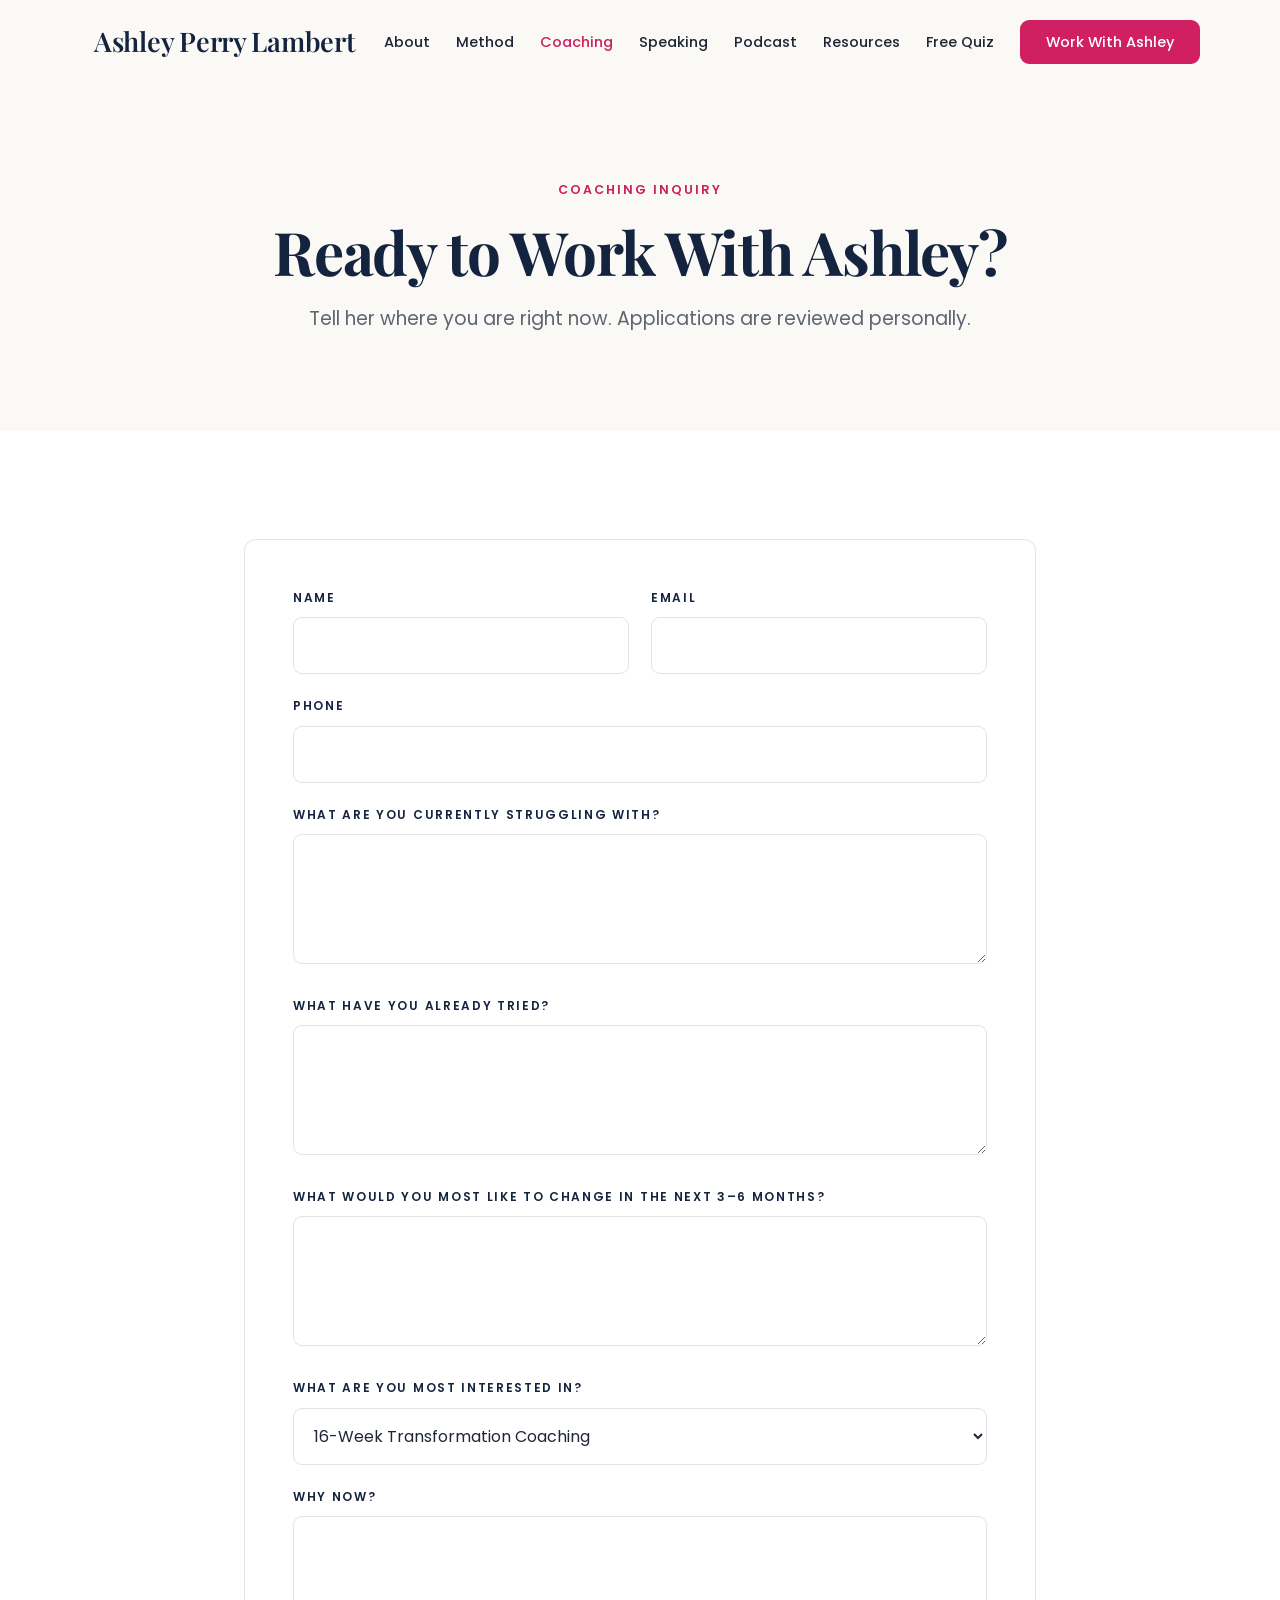
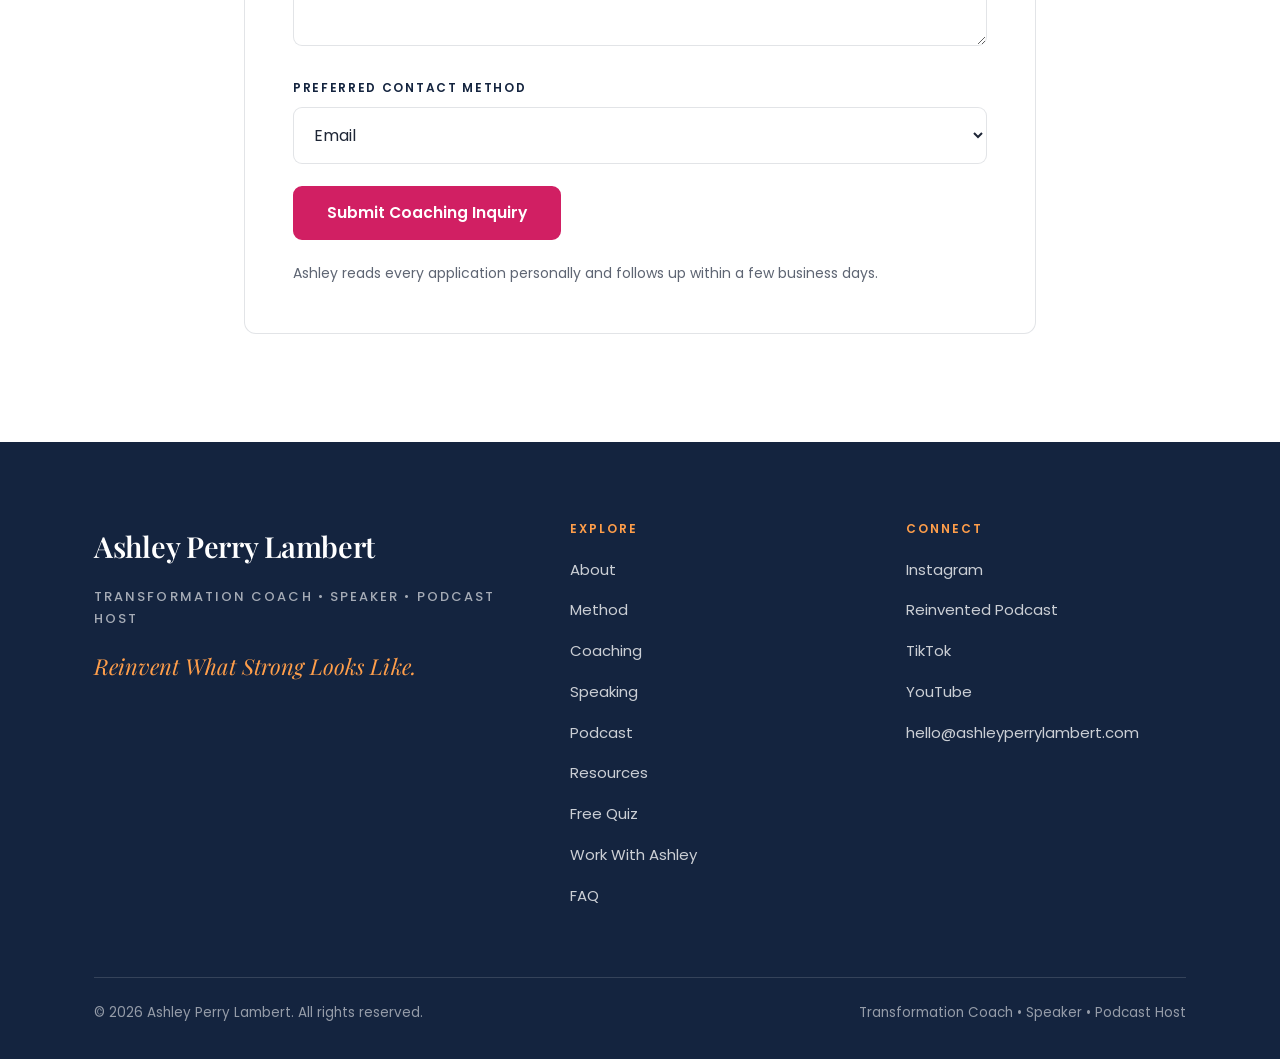
==== coaching-inquiry.html @ e83fc113 "Add files via upload Launch website" ====
<!DOCTYPE html>
<html lang="en">
<head>
<meta charset="utf-8">
<meta name="viewport" content="width=device-width, initial-scale=1">
<title>Coaching Inquiry | Ashley Perry Lambert</title>
<meta name="description" content="Apply for 16-Week Transformation Coaching or Reinvented Collective with Ashley Perry Lambert.">
<link rel="canonical" href="https://ashleyperrylambert.com/coaching-inquiry.html">
<meta name="robots" content="index, follow">
<meta name="author" content="Ashley Perry Lambert">
<meta name="theme-color" content="#14243F">
<meta property="og:type" content="website">
<meta property="og:site_name" content="Ashley Perry Lambert">
<meta property="og:title" content="Coaching Inquiry | Ashley Perry Lambert">
<meta property="og:description" content="Apply for 16-Week Transformation Coaching or Reinvented Collective with Ashley Perry Lambert.">
<meta property="og:url" content="https://ashleyperrylambert.com/coaching-inquiry.html">
<meta property="og:image" content="https://ashleyperrylambert.com/images/og-image.jpg">
<meta property="og:image:width" content="1200">
<meta property="og:image:height" content="630">
<meta property="og:image:alt" content="Ashley Perry Lambert, Transformation Coach, smiling in a coral top">
<meta property="og:locale" content="en_US">
<meta name="twitter:card" content="summary_large_image">
<meta name="twitter:title" content="Coaching Inquiry | Ashley Perry Lambert">
<meta name="twitter:description" content="Apply for 16-Week Transformation Coaching or Reinvented Collective with Ashley Perry Lambert.">
<meta name="twitter:image" content="https://ashleyperrylambert.com/images/og-image.jpg">
<link rel="icon" type="image/png" sizes="32x32" href="images/favicon-32.png">
<link rel="icon" type="image/png" sizes="16x16" href="images/favicon-16.png">
<link rel="apple-touch-icon" sizes="180x180" href="images/apple-touch-icon.png">

<link rel="preconnect" href="https://fonts.googleapis.com"><link rel="preconnect" href="https://fonts.gstatic.com" crossorigin><link href="https://fonts.googleapis.com/css2?family=Playfair+Display:ital,wght@0,500;0,600;0,700;1,500;1,600&family=Poppins:wght@300;400;500;600;700&display=swap" rel="stylesheet">
<link rel="stylesheet" href="css/style.css">
</head>
<body>
<a class="skip-link" href="#main">Skip to main content</a>
<header class="site-header" id="siteHeader">
  <div class="header-inner">
    <a class="brand" href="index.html">Ashley Perry Lambert</a>
    <button class="nav-toggle" id="navToggle" aria-label="Open menu" aria-expanded="false" aria-controls="nav">
      <span></span><span></span><span></span>
    </button>
    <nav class="nav" id="nav"><a href="about.html">About</a><a href="method.html">Method</a><a href="coaching.html" class="active">Coaching</a><a href="speaking.html">Speaking</a><a href="podcast.html">Podcast</a><a href="resources.html">Resources</a><a href="quiz.html">Free Quiz</a><a class="btn btn-pink" href="work-with-ashley.html">Work With Ashley</a></nav>
  </div>
</header>
<main id="main" tabindex="-1">
<section class="page-hero solo bg-cream">
  <div class="inner">
    <div class="eyebrow">Coaching inquiry</div>
    <h1>Ready to Work With Ashley?</h1>
    <p class="lede">Tell her where you are right now. Applications are reviewed personally.</p>
  </div>
</section>

<section class="section bg-white">
  <div class="wrap" style="max-width:920px">
    <div class="formcard">
      <form class="form" action="https://formspree.io/f/YOUR_FORM_ID" method="POST"><input type="hidden" name="_subject" value="Coaching Request (website)">
        <div class="f2"><div class="field"><label for="name">Name</label><input id="name" name="name" type="text" placeholder="" required autocomplete="name"></div><div class="field"><label for="email">Email</label><input id="email" name="email" type="email" placeholder="" required autocomplete="email"></div></div>
        <div class="field"><label for="phone">Phone</label><input id="phone" name="phone" type="tel" placeholder="" autocomplete="tel"></div>
        <div class="field"><label for="struggle">What are you currently struggling with?</label><textarea id="struggle" name="struggle" placeholder=""></textarea></div>
        <div class="field"><label for="tried">What have you already tried?</label><textarea id="tried" name="tried" placeholder=""></textarea></div>
        <div class="field"><label for="change">What would you most like to change in the next 3&ndash;6 months?</label><textarea id="change" name="change" placeholder=""></textarea></div>
        <div class="field"><label for="focus">What are you most interested in?</label><select id="focus" name="focus"><option>16-Week Transformation Coaching</option><option>Reinvented Collective</option><option>Not sure yet</option></select></div>
        <div class="field"><label for="why">Why now?</label><textarea id="why" name="why" placeholder=""></textarea></div>
        <div class="field"><label for="contact">Preferred contact method</label><select id="contact" name="contact"><option>Email</option><option>Phone</option><option>Text</option></select></div>
        <div><button class="btn btn-pink" type="submit">Submit Coaching Inquiry</button></div>
        <p class="formnote">Ashley reads every application personally and follows up within a few business days.</p>
      </form>
    </div>
  </div>
</section>
</main>
<footer class="site-footer">
  <div class="wrap">
    <div class="footer-grid">
      <div>
        <span class="brand">Ashley Perry Lambert</span>
        <div class="title">Transformation Coach &bull; Speaker &bull; Podcast Host</div>
        <div class="tag">Reinvent What Strong Looks Like.</div>
      </div>
      <div>
        <h4>Explore</h4>
        <ul><li><a href="about.html">About</a></li><li><a href="method.html">Method</a></li><li><a href="coaching.html">Coaching</a></li><li><a href="speaking.html">Speaking</a></li><li><a href="podcast.html">Podcast</a></li><li><a href="resources.html">Resources</a></li><li><a href="quiz.html">Free Quiz</a></li><li><a href="work-with-ashley.html">Work With Ashley</a></li><li><a href="faq.html">FAQ</a></li></ul>
      </div>
      <div>
        <h4>Connect</h4>
        <ul>
          <li><a href="https://www.instagram.com/ashleyperrylambert/" target="_blank" rel="noopener">Instagram<span class="sr-only"> (opens in a new tab)</span></a></li>
          <li><a href="https://podcasts.apple.com/us/podcast/fat-loss-reinvention-lose-weight-build-muscle-strength/id1865337221" target="_blank" rel="noopener">Reinvented Podcast<span class="sr-only"> (opens in a new tab)</span></a></li>
          <li><a href="https://www.tiktok.com/@ashleyperrylambert" target="_blank" rel="noopener">TikTok<span class="sr-only"> (opens in a new tab)</span></a></li>
          <li><a href="https://www.youtube.com/@AshleyPerryLambert" target="_blank" rel="noopener">YouTube<span class="sr-only"> (opens in a new tab)</span></a></li>
          <li><a href="mailto:hello@ashleyperrylambert.com">hello@ashleyperrylambert.com</a></li>
        </ul>
      </div>
    </div>
    <div class="footer-bottom">
      <span>&copy; 2026 Ashley Perry Lambert. All rights reserved.</span>
      <span>Transformation Coach &bull; Speaker &bull; Podcast Host</span>
    </div>
  </div>
</footer>
<script>
(function(){
  var t=document.getElementById('navToggle'),n=document.getElementById('nav'),h=document.getElementById('siteHeader');
  if(t){t.addEventListener('click',function(){
    var open=n.classList.toggle('open');
    t.setAttribute('aria-expanded',open?'true':'false');
    t.setAttribute('aria-label',open?'Close menu':'Open menu');
  });}
  if(h){window.addEventListener('scroll',function(){h.classList.toggle('stuck',window.scrollY>8);},{passive:true});}
  var sf=document.getElementById('speakingForm');
  if(sf){sf.addEventListener('submit',function(){
    var t=sf.querySelector('[name=type]'), sub=document.getElementById('speakingSubject');
    if(t&&sub){sub.value = /podcast|media/i.test(t.value) ? 'Podcast / Media Request (website)' : 'Speaking Request (website)';}
  });}
  // ---- scroll motion: text rises, photos slide in from their side, grids stagger ----
  var reduce = window.matchMedia && window.matchMedia('(prefers-reduced-motion: reduce)').matches;
  if(!reduce && 'IntersectionObserver' in window){
    var main=document.querySelector('main'); if(!main) return;
    var boxes='.card,.tcard,.path,.topic,.formcard,.faq details,.band4 > div,.method > div,.taggrid';
    var text='h2,h3,h4,p,ul,ol,.eyebrow,.statement,.btn-row,.q,.lede';
    var targets=[];
    main.querySelectorAll(boxes).forEach(function(el){ if(!el.closest('.hero') && !el.parentElement.closest(boxes)) targets.push([el,'up']); });
    main.querySelectorAll(text).forEach(function(el){ if(!el.closest('.hero') && !el.closest(boxes)) targets.push([el,'up']); });
    main.querySelectorAll('img').forEach(function(img){
      if(img.closest('.hero') && img.classList.contains('hero-cutout')) return;
      if(img.closest(boxes)) return;
      if(img.closest('.photobreak')){ targets.push([img,'zoom']); return; }
      var grid=img.parentElement, kids=grid?Array.prototype.filter.call(grid.children,function(c){return c.offsetParent!==null||true;}):[];
      targets.push([img, kids[0]===img ? 'left' : 'right']);
    });
    var io=new IntersectionObserver(function(es){
      es.forEach(function(e){ if(e.isIntersecting){ e.target.classList.add('in'); io.unobserve(e.target); } });
    },{threshold:.12,rootMargin:'0px 0px -60px 0px'});
    var seen=new Map();
    targets.forEach(function(t){
      var el=t[0], parent=el.parentElement, n=(seen.get(parent)||0);
      seen.set(parent,n+1);
      el.classList.add('reveal','reveal-'+t[1]);
      el.style.transitionDelay=Math.min(n*90,450)+'ms';
      io.observe(el);
    });
  }
})();
</script>
</body>
</html>
---- css/style.css ----
/* ==========================================================================
   Ashley Perry Lambert
   Built to the approved Direction One mockup + master build specification.
   Colors and type are locked. Do not substitute.
   ========================================================================== */

:root{
  /* Section 2 — exact color system */
  --navy:#14243F;
  --pink:#E8246E;
  --pink-deep:#B8195A;
  --pink-text:#CC1F60;   /* same hue, darker: passes WCAG AA for small text on white, cream, and petal */
  --pink-btn:#D11F63;    /* button fill: white text passes AA */
  --pink-on-navy:#FF7AAB;
  --apricot:#FF9E4A;
  --petal:#FDE8F1;
  --cream:#FBF9F6;
  --white:#FFFFFF;
  --ink:#1E2636;
  --gray:#5E6573;        /* darkened for AA contrast on petal sections */

  --line:rgba(20,36,63,.12);
  --shadow:0 8px 30px rgba(20,36,63,.08);

  /* Section 3 — typography */
  --serif:"Playfair Display",Georgia,"Times New Roman",serif;
  --sans:"Poppins","Helvetica Neue",sans-serif;

  /* Section 4 — layout */
  --wrap:1220px;
  --pad:64px;
  --r-card:12px;
  --r-btn:9px;
}

*{box-sizing:border-box}
html{scroll-behavior:smooth}
body{
  margin:0;background:var(--cream);color:var(--ink);
  font-family:var(--sans);font-size:17.5px;font-weight:400;line-height:1.7;
  -webkit-font-smoothing:antialiased;text-rendering:optimizeLegibility;
}
img{max-width:100%;display:block}
a{color:inherit;text-decoration:none}
button{font-family:inherit}

h1,h2,h3,h4{font-family:var(--serif);margin:0;color:var(--navy)}
h1{font-weight:700;font-size:72px;line-height:1.0;letter-spacing:-.02em}
h2{font-weight:700;font-size:50px;line-height:1.05;letter-spacing:-.015em}
h3{font-weight:600;font-size:30px;line-height:1.15}
h4{font-weight:600;font-size:22px;line-height:1.2}
p{margin:0 0 1.15em}
p:last-child{margin-bottom:0}

.wrap{max-width:var(--wrap);margin:0 auto;padding:0 var(--pad)}
.section{padding:108px 0}
.section.short{padding:76px 0}
.bg-cream{background:var(--cream)}
.bg-white{background:var(--white)}
.bg-petal{background:var(--petal)}
.bg-navy{background:var(--navy);color:#fff}
.bg-pink{background:var(--pink-btn);color:#fff}
.bg-navy h1,.bg-navy h2,.bg-navy h3,.bg-pink h1,.bg-pink h2,.bg-pink h3{color:#fff}
.bg-navy p,.bg-pink p{color:rgba(255,255,255,.88)}

.eyebrow{font-family:var(--sans);font-weight:600;font-size:12.5px;line-height:1.4;
  letter-spacing:.16em;text-transform:uppercase;color:var(--pink-text);margin-bottom:22px}
.bg-navy .eyebrow,.bg-pink .eyebrow{color:var(--apricot)}
.hero .eyebrow{color:var(--pink-on-navy)}
.bg-pink .eyebrow{color:#fff;opacity:.8}

.lede{font-size:19px;color:var(--gray);max-width:64ch}
.bg-navy .lede{color:rgba(255,255,255,.82)}
.meta{font-size:15px;color:var(--gray)}
.pink{color:var(--pink)}
.center{text-align:center}
.center .lede{margin-left:auto;margin-right:auto}
.rule{height:1px;background:var(--line);border:0;margin:0}

/* pull quote — Playfair italic */
.pull{font-family:var(--serif);font-style:italic;font-weight:500;font-size:28px;
  line-height:1.35;color:var(--pink-text);margin:34px 0 0;padding-left:26px;
  border-left:3px solid var(--pink)}

/* ---------- buttons ---------- */
.btn{display:inline-block;font-family:var(--sans);font-weight:600;font-size:15.5px;
  line-height:1;padding:17px 32px;border-radius:var(--r-btn);border:2px solid transparent;
  transition:background .18s ease,color .18s ease,border-color .18s ease;cursor:pointer}
.btn-pink{background:var(--pink-btn);color:#fff;border-color:var(--pink-btn)}
.btn-pink:hover{background:var(--pink-deep);border-color:var(--pink-deep)}
.btn-navy{background:var(--navy);color:#fff;border-color:var(--navy)}
.btn-navy:hover{background:#0D1B31;border-color:#0D1B31}
.btn-outline{border-color:var(--navy);color:var(--navy)}
.btn-outline:hover{background:var(--navy);color:#fff}
.btn-light{border-color:#fff;color:#fff}
.btn-light:hover{background:#fff;color:var(--navy)}
.btn-white{background:#fff;color:var(--pink-text);border-color:#fff}
.btn-white:hover{background:transparent;color:#fff}
.btn-row{display:flex;gap:14px;flex-wrap:wrap;margin-top:34px}
.textlink{font-family:var(--sans);font-weight:600;font-size:13px;letter-spacing:.14em;
  text-transform:uppercase;color:var(--pink-text);border-bottom:2px solid var(--pink-text);padding-bottom:3px}

/* ---------- header ---------- */
.site-header{background:var(--cream);position:sticky;top:0;z-index:60;
  border-bottom:1px solid transparent;transition:border-color .2s ease,box-shadow .2s ease}
.site-header.stuck{border-bottom-color:var(--line);box-shadow:0 1px 0 rgba(20,36,63,.04)}
.header-inner{height:84px;max-width:var(--wrap);margin:0 auto;padding:0 var(--pad);
  display:flex;align-items:center;justify-content:space-between;gap:28px}
.brand{font-family:var(--serif);font-weight:600;font-size:27px;color:var(--navy);letter-spacing:-.01em;white-space:nowrap}
.nav{display:flex;align-items:center;gap:26px}
.nav a{font-family:var(--sans);font-weight:500;font-size:14.5px;color:var(--ink);white-space:nowrap}
.nav a:hover{color:var(--pink-text)}
.nav a.active{color:var(--pink-text)}
.nav .btn{font-size:14.5px;padding:13px 24px;color:#fff}
.nav .btn.active{color:#fff}
.nav-toggle{display:none;background:none;border:0;padding:6px;cursor:pointer;color:var(--navy)}
.nav-toggle span{display:block;width:24px;height:2px;background:currentColor;margin:5px 0}

/* ---------- hero ---------- */
.hero{background:var(--navy);color:#fff;position:relative;overflow:hidden;min-height:650px;display:flex;align-items:center}
.hero-inner{max-width:1280px;margin:0 auto;padding:78px var(--pad);width:100%;
  display:grid;grid-template-columns:48% 52%;gap:40px;align-items:center}
.hero h1{color:#fff;margin-bottom:26px;font-size:64px}
.hero p{color:rgba(255,255,255,.84);font-size:17px;max-width:48ch}
.hero-figure{position:relative;align-self:stretch;display:flex;align-items:flex-end;justify-content:flex-start;min-height:620px;padding-top:34px}
.hero-cutout{width:100%;max-width:520px;height:100%;max-height:600px;object-fit:contain;object-position:left bottom}
.hero-script{position:absolute;top:0;right:0;font-family:var(--serif);font-style:italic;
  font-size:28px;line-height:1.15;color:rgba(255,255,255,.9);text-align:right;transform:rotate(-5deg);z-index:2}
.hero-script .swash{display:block;width:92px;height:2px;background:rgba(255,255,255,.45);margin:8px 4px 0 auto;transform:rotate(-3deg)}
.hero-mark{position:absolute;right:0;bottom:22px;z-index:2;font-family:var(--sans);font-weight:500;
  font-size:10px;letter-spacing:.24em;text-transform:uppercase;color:rgba(255,255,255,.62);line-height:1.9}
.hero-mark .dash{display:inline-block;width:20px;height:2px;background:var(--pink);vertical-align:middle;margin-left:8px}

/* homepage hero: waist-up cutout, bigger, bleeding to the bottom edge */
.hero--home .hero-inner{padding-bottom:0;align-items:end}
.hero--home .hero-inner > div:first-child{padding-bottom:84px;align-self:center}
.hero--home .hero-figure{min-height:600px;padding-top:30px;margin-right:calc(var(--pad) * -0.5)}
.hero--home .hero-cutout{width:118%;max-width:760px;height:auto;max-height:none;object-fit:contain;display:block;flex-shrink:0}
/* bigger crop brings her raised fist into the top-right corner, so lift the script above it */
.hero--home .hero-script{top:-58px;font-size:26px;pointer-events:none}

/* page hero (interior) */
.page-hero{padding:96px 0}
.page-hero .inner{max-width:var(--wrap);margin:0 auto;padding:0 var(--pad);
  display:grid;grid-template-columns:52% 48%;gap:56px;align-items:center}
.page-hero.reverse .inner{grid-template-columns:48% 52%}
.page-hero h1{font-size:60px;margin-bottom:22px}
.page-hero img{width:100%;height:560px;object-fit:cover;border-radius:var(--r-card)}
.page-hero.solo{text-align:center}
.page-hero.solo .inner{display:block;max-width:900px}
.page-hero.solo h1{margin-left:auto;margin-right:auto}
.page-hero.solo .lede{margin:0 auto}

/* ---------- splits ---------- */
.split{display:grid;grid-template-columns:1fr 1fr;gap:64px;align-items:center}
.split.wide-left{grid-template-columns:54% 46%}
.split.wide-right{grid-template-columns:46% 54%}
.split img{width:100%;height:600px;object-fit:cover;border-radius:var(--r-card)}
.split img.short{height:480px}

/* ---------- four-part brand band ---------- */
.band4{display:grid;grid-template-columns:repeat(4,1fr)}
.band4 > div{padding:0 38px;border-right:1px solid var(--line)}
.band4 > div:first-child{padding-left:0}
.band4 > div:last-child{border-right:0;padding-right:0}
.band4 h3{color:var(--pink);font-size:24px;line-height:1.2;margin-bottom:10px}
.band4 p{font-size:16px;color:var(--gray);margin:0}

/* ---------- method grid ---------- */
.method{display:grid;grid-template-columns:repeat(3,1fr);gap:40px}
.method .num{font-family:var(--serif);font-weight:700;font-size:20px;color:var(--pink);
  letter-spacing:.06em;margin-bottom:14px;padding-bottom:14px;border-bottom:1px solid var(--line)}
.method h3{margin-bottom:14px}
.method p{font-size:16.5px;color:var(--gray)}
.method .tags{font-family:var(--sans);font-weight:600;font-size:12.5px;letter-spacing:.12em;
  text-transform:uppercase;color:var(--navy);margin-top:18px}

/* stacked pillar sections (method page) */
.pillar{padding:104px 0}
.pillar .inner{max-width:var(--wrap);margin:0 auto;padding:0 var(--pad);
  display:grid;grid-template-columns:1fr 1fr;gap:64px;align-items:center}
.pillar.flip .inner > .copy{order:2}
.pillar img{width:100%;height:620px;object-fit:cover;border-radius:var(--r-card)}
.pillar .num{font-family:var(--serif);font-weight:700;font-size:64px;color:var(--pink);line-height:1;margin-bottom:12px}

/* ---------- quote bands ---------- */
.quote-band{padding:96px 0;text-align:center}
.quote-band .q{font-family:var(--serif);font-weight:700;font-size:42px;line-height:1.22;
  max-width:22ch;margin:0 auto;letter-spacing:-.015em}
.quote-band .q em{display:block;font-style:italic;font-weight:500;color:var(--pink);margin-top:10px}
.bg-navy.quote-band .q{color:#fff}
.bg-navy.quote-band .q em{color:#FF8FBA}
.statement{font-family:var(--serif);font-weight:700;font-size:44px;line-height:1.16;color:var(--navy);letter-spacing:-.015em}
.statement strong{display:block;color:var(--pink);font-weight:700}

/* full-width photo break */
.photobreak{position:relative;height:520px;overflow:hidden}
.photobreak img{width:100%;height:100%;object-fit:cover;object-position:center 30%}
.photobreak .overlay{position:absolute;inset:0;background:rgba(20,36,63,.48);
  display:flex;align-items:center;justify-content:center;text-align:center;padding:0 24px}
.photobreak .overlay span{font-family:var(--serif);font-weight:700;font-size:52px;color:#fff;letter-spacing:-.015em;line-height:1.1}

/* ---------- lists ---------- */
.cols2{columns:2;column-gap:56px}
.ticks{list-style:none;padding:0;margin:0}
.ticks li{position:relative;padding-left:28px;margin-bottom:14px;font-size:16.5px;break-inside:avoid}
.ticks li:before{content:"";position:absolute;left:0;top:11px;width:9px;height:9px;background:var(--pink);border-radius:50%}
.bg-navy .ticks li{color:rgba(255,255,255,.88)}
.taggrid{display:grid;grid-template-columns:repeat(5,1fr);gap:1px;background:var(--line);border:1px solid var(--line)}
.taggrid span{background:var(--cream);padding:24px 18px;font-family:var(--sans);font-weight:600;
  font-size:14px;letter-spacing:.06em;color:var(--navy);text-align:center}

/* ---------- cards ---------- */
.grid2{display:grid;grid-template-columns:repeat(2,1fr);gap:28px}
.grid3{display:grid;grid-template-columns:repeat(3,1fr);gap:28px}
.grid4{display:grid;grid-template-columns:repeat(4,1fr);gap:24px}
.card{background:var(--white);border:1px solid var(--line);border-radius:var(--r-card);
  padding:34px 30px;display:flex;flex-direction:column}
.card img{width:calc(100% + 60px);margin:-34px -30px 24px;height:210px;object-fit:cover;
  border-radius:var(--r-card) var(--r-card) 0 0}
.card h3{font-size:25px;margin-bottom:10px}
.card p{font-size:16px;color:var(--gray);flex:1;margin-bottom:20px}
.card .kicker{font-family:var(--sans);font-weight:600;font-size:12px;letter-spacing:.16em;
  text-transform:uppercase;color:var(--pink-text);margin-bottom:12px}
.card.feature{border-color:var(--pink)}
.placeholder{background:var(--petal);height:210px;width:calc(100% + 60px);margin:-34px -30px 24px;
  border-radius:var(--r-card) var(--r-card) 0 0;display:flex;align-items:center;justify-content:center;
  font-family:var(--sans);font-weight:600;font-size:12px;letter-spacing:.16em;text-transform:uppercase;color:var(--pink-text)}

/* topic cards — editorial, no icons */
.topics{border-top:1px solid var(--line)}
.topic{display:grid;grid-template-columns:70px 1fr 240px;gap:32px;align-items:baseline;
  padding:34px 0;border-bottom:1px solid var(--line)}
.topic .n{font-family:var(--serif);font-weight:700;font-size:22px;color:var(--pink-text)}
.topic h3{font-size:29px}
.topic p{font-size:16px;color:var(--gray);margin:0}

/* ---------- testimonials ---------- */
.tcard{background:var(--white);border:1px solid var(--line);border-radius:var(--r-card);padding:36px 32px}
.tcard .mark{font-family:var(--serif);font-weight:700;font-size:54px;color:var(--pink);line-height:.7;margin-bottom:16px;display:block}
.tcard p{font-family:var(--serif);font-style:italic;font-size:18.5px;line-height:1.55;color:var(--ink)}
.tcard .who{font-family:var(--serif);font-weight:600;font-size:19px;color:var(--navy);margin-top:22px}
.tcard .role{font-family:var(--sans);font-size:13px;letter-spacing:.1em;text-transform:uppercase;color:var(--gray);margin-top:3px}

/* ---------- podcast ---------- */
.pod{display:grid;grid-template-columns:400px 1fr;gap:56px;align-items:start}
.pod-art{background:var(--navy);border-radius:var(--r-card);aspect-ratio:1/1;display:flex;
  flex-direction:column;align-items:center;justify-content:center;text-align:center;padding:40px;color:#fff}
.pod-art .t{font-family:var(--serif);font-weight:700;font-size:40px;line-height:1.08}
.pod-art .s{font-family:var(--sans);font-weight:600;font-size:11.5px;letter-spacing:.2em;
  text-transform:uppercase;color:var(--apricot);margin-top:16px}
.epi{border-top:1px solid var(--line)}
.epi .row{display:grid;grid-template-columns:1fr 150px;gap:28px;align-items:center;padding:26px 0;border-bottom:1px solid var(--line)}
.epi h4{font-size:21px;margin-bottom:5px}
.epi p{font-size:15.5px;color:var(--gray);margin:0}

/* ---------- FAQ accordion ---------- */
.faq{border-top:1px solid var(--line)}
.faq details{border-bottom:1px solid var(--line)}
.faq summary{list-style:none;cursor:pointer;padding:28px 44px 28px 0;position:relative;
  font-family:var(--serif);font-weight:600;font-size:25px;line-height:1.25;color:var(--navy)}
.faq summary::-webkit-details-marker{display:none}
.faq summary:focus-visible{outline:2px solid var(--pink);outline-offset:3px}
.faq summary:after{content:"";position:absolute;right:6px;top:40px;width:14px;height:2px;background:var(--pink)}
.faq summary:before{content:"";position:absolute;right:12px;top:34px;width:2px;height:14px;background:var(--pink);transition:transform .2s ease}
.faq details[open] summary:before{transform:rotate(90deg);opacity:0}
.faq .a{padding:0 60px 30px 0;font-size:16.5px;color:var(--gray)}

/* ---------- forms ---------- */
.formcard{background:var(--white);border:1px solid var(--line);border-radius:var(--r-card);padding:48px}
.form{display:grid;gap:22px}
.f2{display:grid;grid-template-columns:1fr 1fr;gap:22px}
.field label{display:block;font-family:var(--sans);font-weight:600;font-size:12px;letter-spacing:.14em;
  text-transform:uppercase;color:var(--navy);margin-bottom:9px}
.field input,.field select,.field textarea{width:100%;padding:15px 16px;border:1px solid var(--line);
  border-radius:var(--r-btn);font-family:var(--sans);font-size:16px;color:var(--ink);background:var(--white)}
.field textarea{min-height:130px;resize:vertical}
.field input:focus,.field select:focus,.field textarea:focus{outline:2px solid var(--pink);outline-offset:1px;border-color:var(--pink)}
.formnote{font-size:14px;color:var(--gray);margin:0}

/* ---------- CTA band ---------- */
.ctaband{padding:104px 0;text-align:center}
.ctaband h2{margin-bottom:16px}
.ctaband .btn-row{justify-content:center}
.signup{display:flex;max-width:520px;margin:32px auto 0}
.signup input{flex:1;padding:17px 18px;border:1px solid var(--line);border-right:0;
  border-radius:var(--r-btn) 0 0 var(--r-btn);font-family:var(--sans);font-size:16px;background:#fff}
.signup button{border:0;background:var(--pink-btn);color:#fff;font-family:var(--sans);font-weight:600;
  font-size:15px;padding:0 28px;border-radius:0 var(--r-btn) var(--r-btn) 0;cursor:pointer}
.signup button:hover{background:var(--pink-deep)}

/* ---------- pathway cards ---------- */
.paths{display:grid;grid-template-columns:repeat(3,1fr);gap:28px}
.path{background:var(--white);border:1px solid var(--line);border-radius:var(--r-card);padding:44px 36px;display:flex;flex-direction:column}
.path h3{font-size:30px;margin-bottom:14px}
.path p{font-size:16.5px;color:var(--gray);flex:1;margin-bottom:26px}

/* ---------- footer ---------- */
.site-footer{background:var(--navy);color:#fff;padding:80px 0 34px}
.footer-grid{display:grid;grid-template-columns:1.5fr 1fr 1fr;gap:56px}
.site-footer .brand{color:#fff;display:block;margin-bottom:14px;font-size:29px}
.site-footer .title{font-family:var(--sans);font-weight:500;font-size:13px;letter-spacing:.16em;
  text-transform:uppercase;color:rgba(255,255,255,.62);margin-bottom:18px}
.site-footer .tag{font-family:var(--serif);font-style:italic;font-size:22px;color:var(--apricot)}
.site-footer h4{font-family:var(--sans);font-weight:600;font-size:12px;letter-spacing:.16em;
  text-transform:uppercase;color:var(--apricot);margin-bottom:18px}
.site-footer ul{list-style:none;padding:0;margin:0}
.site-footer li{margin-bottom:11px}
.site-footer li a{font-size:15px;color:rgba(255,255,255,.78)}
.site-footer li a:hover{color:var(--pink)}
.footer-bottom{border-top:1px solid rgba(255,255,255,.14);margin-top:56px;padding-top:24px;
  display:flex;justify-content:space-between;gap:24px;flex-wrap:wrap;font-size:13.5px;color:rgba(255,255,255,.55)}
.footer-bottom a{color:rgba(255,255,255,.55)}
.footer-bottom a:hover{color:var(--pink)}

/* ---------- responsive: Section 18 ---------- */
@media (max-width:1040px){
  .nav{display:none;position:absolute;top:84px;left:0;right:0;background:var(--cream);
    flex-direction:column;align-items:stretch;gap:0;padding:6px var(--pad) 22px;
    border-bottom:1px solid var(--line);box-shadow:0 10px 24px rgba(20,36,63,.08)}
  .nav.open{display:flex}
  .nav a{padding:15px 0;border-bottom:1px solid var(--line)}
  .nav .btn{margin-top:16px;border-bottom:0;text-align:center}
  .nav-toggle{display:block}
  .site-header{position:relative}
}
@media (max-width:1100px){
  :root{--pad:32px}
  h1{font-size:46px}
  h2{font-size:38px}
  h3{font-size:24px}
  .page-hero h1{font-size:44px}
  .hero-inner{grid-template-columns:52% 48%;gap:28px}
  .hero-script{font-size:24px}
  .quote-band .q,.photobreak .overlay span,.statement{font-size:34px}
  .split,.split.wide-left,.split.wide-right,.page-hero .inner,
  .page-hero.reverse .inner,.pillar .inner{grid-template-columns:1fr;gap:40px}
  .split img,.pillar img,.page-hero img{height:460px}
  .pillar.flip .inner > .copy{order:0}
  .band4{grid-template-columns:1fr 1fr;gap:34px 0}
  .band4 > div{padding:0 30px}
  .band4 > div:nth-child(2n){border-right:0;padding-right:0}
  .band4 > div:nth-child(2n+1){padding-left:0}
  .method,.grid3,.grid4,.paths,.pod{grid-template-columns:1fr 1fr;gap:28px}
  .pod{grid-template-columns:1fr}
  .pod-art{max-width:400px}
  .taggrid{grid-template-columns:repeat(3,1fr)}
  .topic{grid-template-columns:50px 1fr;gap:20px}
  .topic p{grid-column:2}
  .footer-grid{grid-template-columns:1fr 1fr}
}
@media (max-width:760px){
  :root{--pad:22px}
  body{font-size:16px}
  h1{font-size:40px}
  h2{font-size:33px}
  .page-hero h1{font-size:36px}
  .section{padding:68px 0}
  .pillar,.quote-band,.ctaband{padding:68px 0}
  .hero{min-height:0}
  .hero-inner{grid-template-columns:1fr;padding-top:56px;padding-bottom:0;gap:34px}
  .hero-figure{min-height:0;order:2;margin:0 calc(var(--pad) * -1)}
  .hero-cutout{max-width:none;height:460px;max-height:none;object-fit:contain}
  .hero-script,.hero-mark{display:none}
  .hero--home .hero-inner > div:first-child{padding-bottom:0}
  .hero--home .hero-figure{min-height:0;margin:0 calc(var(--pad) * -1);padding-top:0}
  .hero--home .hero-cutout{width:100%;height:auto;max-width:none}
  .btn-row .btn{flex:1 1 100%;text-align:center}
  .split img,.pillar img,.page-hero img{height:380px}
  .band4,.method,.grid2,.grid3,.grid4,.paths,.f2,.cols2{grid-template-columns:1fr;columns:1}
  .band4 > div{border-right:0;padding:0 0 26px;border-bottom:1px solid var(--line)}
  .band4 > div:last-child{border-bottom:0;padding-bottom:0}
  .taggrid{grid-template-columns:1fr 1fr}
  .photobreak{height:360px}
  .photobreak .overlay span,.quote-band .q,.statement{font-size:28px}
  .formcard{padding:28px 22px}
  .epi .row{grid-template-columns:1fr;gap:14px}
  .footer-grid{grid-template-columns:1fr;gap:38px}
  .card img,.placeholder{width:calc(100% + 60px)}

  /* testimonials become a swipe carousel */
  .tscroll{display:flex;gap:18px;overflow-x:auto;scroll-snap-type:x mandatory;
    -webkit-overflow-scrolling:touch;margin:0 calc(var(--pad) * -1);padding:0 var(--pad) 8px}
  .tscroll .tcard{min-width:82%;scroll-snap-align:center}
  .tscroll::-webkit-scrollbar{display:none}
}



/* ================= accessibility ================= */
.skip-link{position:absolute;left:16px;top:-60px;z-index:200;background:var(--navy);color:#fff;
  padding:12px 18px;border-radius:var(--r-btn);font-weight:600;font-size:15px;transition:top .15s ease}
.skip-link:focus{top:12px}
.sr-only{position:absolute !important;width:1px;height:1px;padding:0;margin:-1px;overflow:hidden;
  clip:rect(0,0,0,0);white-space:nowrap;border:0}
main:focus{outline:none}
a:focus-visible,button:focus-visible,summary:focus-visible,.btn:focus-visible{
  outline:3px solid var(--navy);outline-offset:3px;border-radius:4px}
.hero a:focus-visible,.bg-navy a:focus-visible,.bg-pink a:focus-visible,.site-footer a:focus-visible,
.hero .btn:focus-visible,.bg-navy .btn:focus-visible,.bg-pink .btn:focus-visible{outline-color:var(--apricot)}
input:focus-visible,select:focus-visible,textarea:focus-visible{outline:3px solid var(--pink-text);outline-offset:1px}
.pod-cover{width:100%;height:auto;aspect-ratio:1/1;object-fit:contain;border-radius:var(--r-card);
  box-shadow:0 18px 40px rgba(20,36,63,.16);display:block}
/* the square cover must never be cropped by the page-hero image rule */
.page-hero img.pod-cover,.pod img.pod-cover{height:auto;object-fit:contain}

/* ================= scroll motion ================= */
.reveal{transition:opacity .8s cubic-bezier(.2,.7,.2,1),transform .9s cubic-bezier(.2,.7,.2,1);will-change:opacity,transform}
.reveal-up{opacity:0;transform:translateY(34px)}
.reveal-left{opacity:0;transform:translateX(-70px)}
.reveal-right{opacity:0;transform:translateX(70px)}
.reveal-zoom{opacity:.001;transform:scale(1.08)}
.reveal.in{opacity:1;transform:none}
.photobreak{overflow:hidden}

/* homepage hero plays in on load */
@keyframes aplRise{from{opacity:0;transform:translateY(26px)}to{opacity:1;transform:none}}
@keyframes aplSlideUp{from{opacity:0;transform:translateY(60px)}to{opacity:1;transform:none}}
.hero--home .hero-inner > div:first-child > *{animation:aplRise .9s cubic-bezier(.2,.7,.2,1) both}
.hero--home .hero-inner > div:first-child > *:nth-child(2){animation-delay:.12s}
.hero--home .hero-inner > div:first-child > *:nth-child(3){animation-delay:.24s}
.hero--home .hero-inner > div:first-child > *:nth-child(4){animation-delay:.32s}
.hero--home .hero-inner > div:first-child > *:nth-child(5){animation-delay:.40s}
.hero--home .hero-inner > div:first-child > *:nth-child(n+6){animation-delay:.48s}
.hero--home .hero-cutout{animation:aplSlideUp 1.1s .25s cubic-bezier(.2,.7,.2,1) both}
@keyframes aplFade{from{opacity:0}to{opacity:1}}
.hero--home .hero-script{animation:aplFade 1.2s .7s both}

@media (prefers-reduced-motion:reduce){
  .reveal,.reveal-up,.reveal-left,.reveal-right,.reveal-zoom{opacity:1 !important;transform:none !important;transition:none !important}
  .hero--home *{animation:none !important}
  html{scroll-behavior:auto}
}
@media (max-width:760px){
  .reveal-left,.reveal-right{transform:translateY(30px)}
}
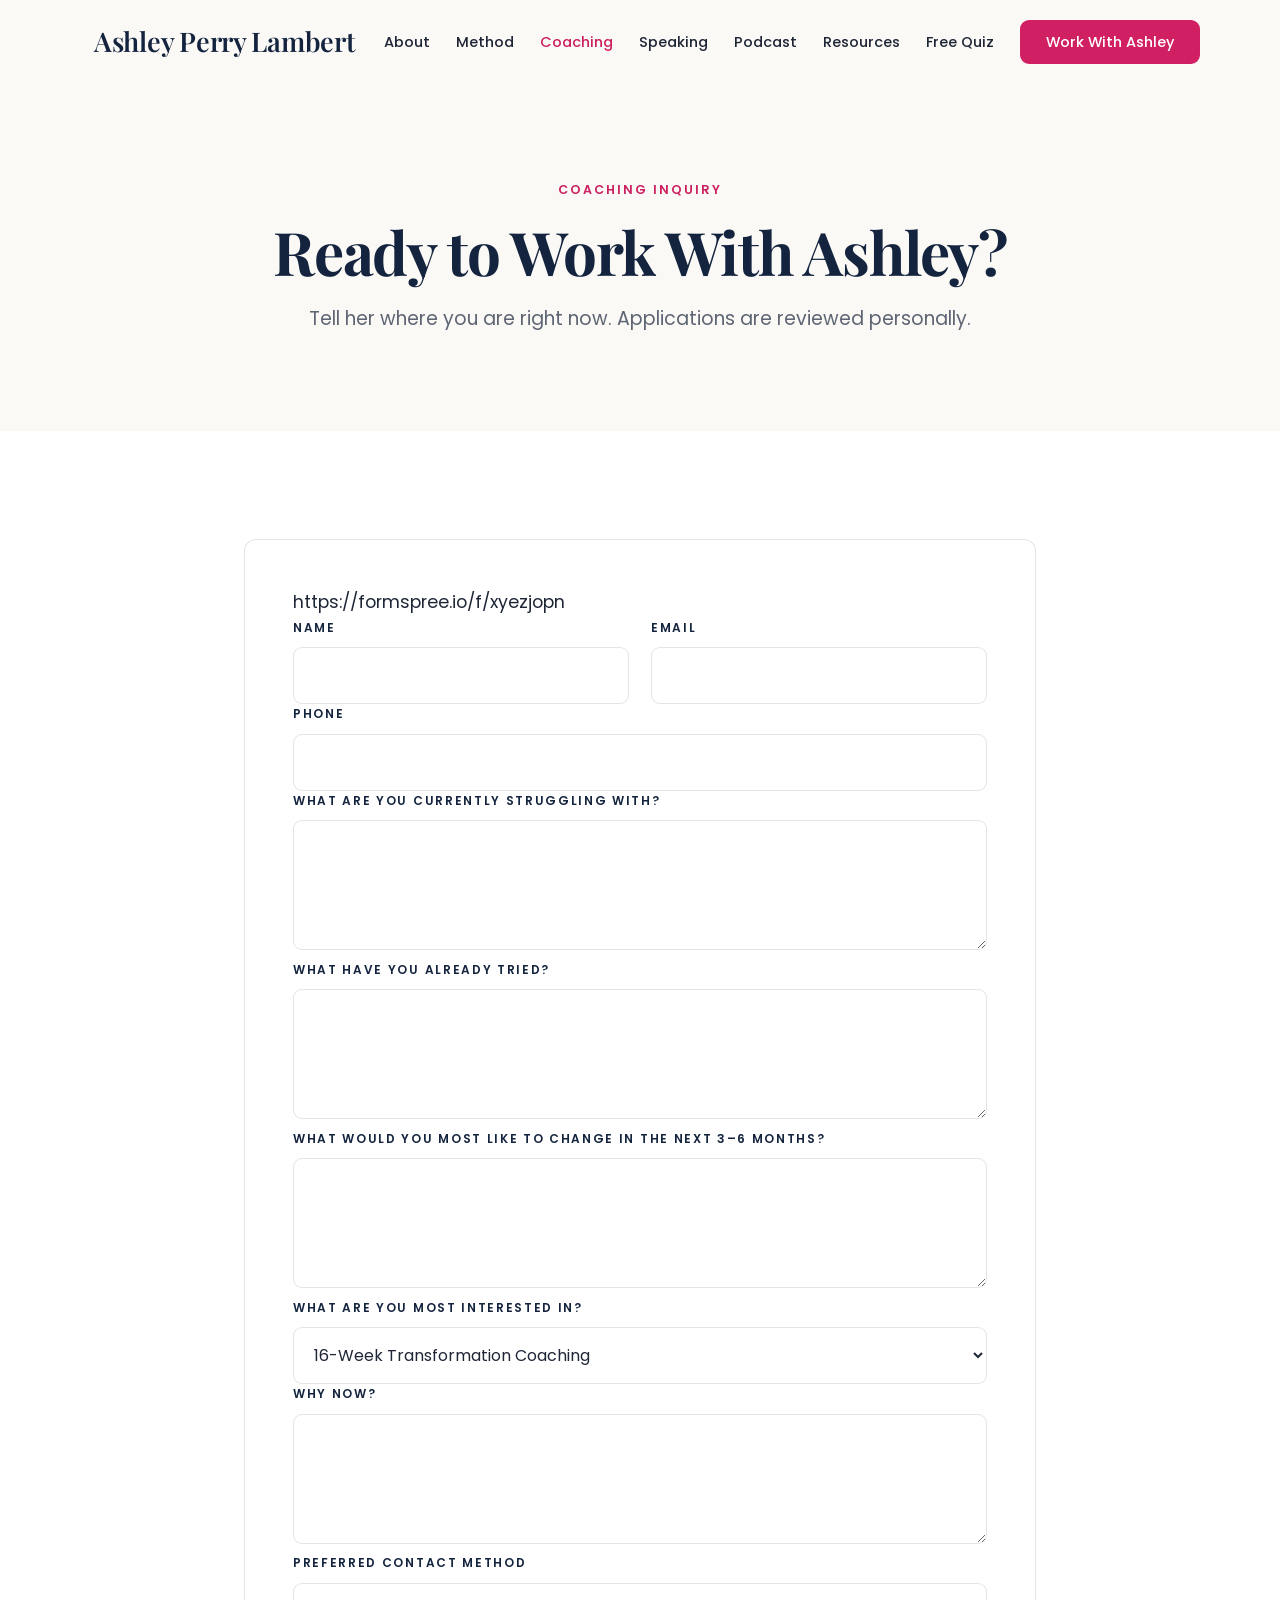
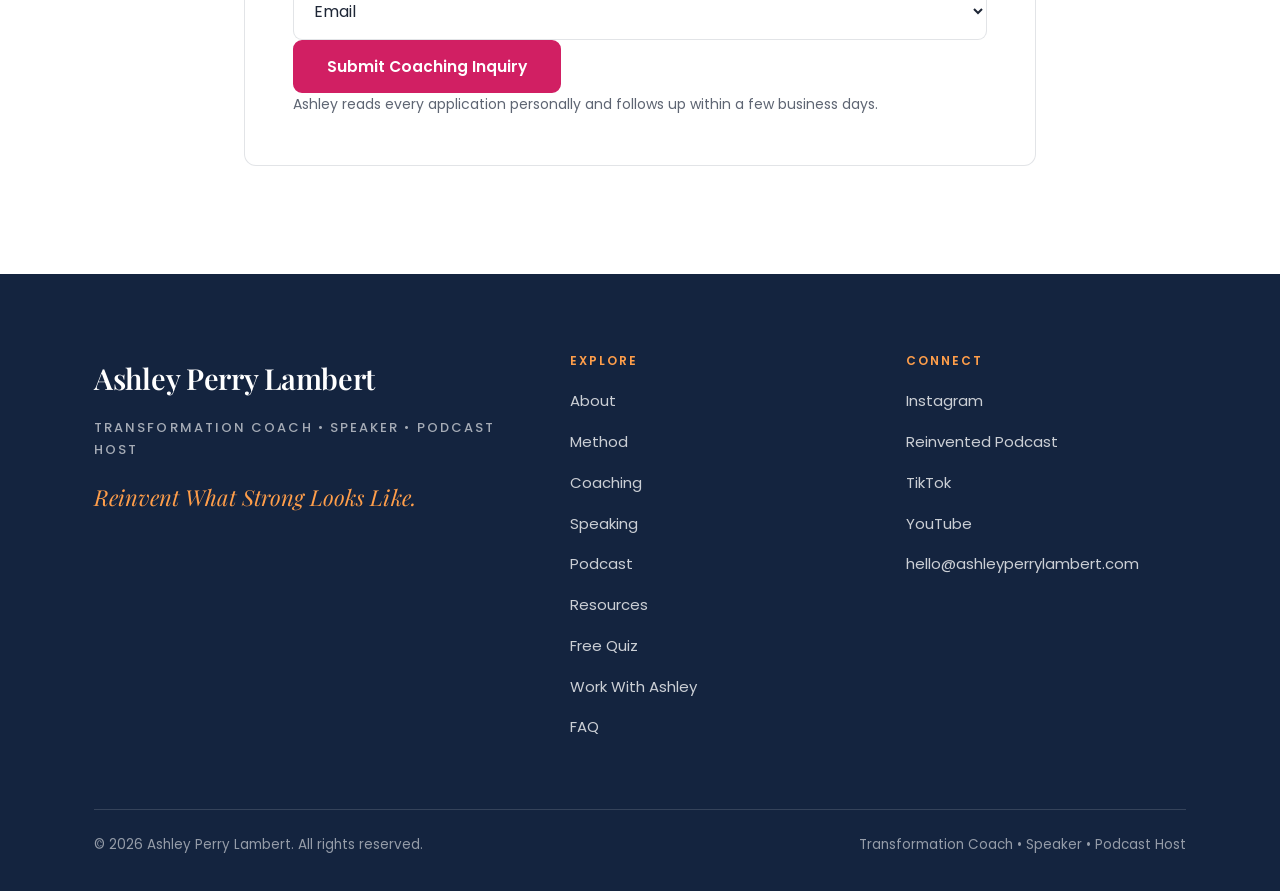
==== commit 328813b2: "Update coaching-inquiry.html" ====
--- a/coaching-inquiry.html
+++ b/coaching-inquiry.html
@@ -53,7 +53,7 @@
 <section class="section bg-white">
   <div class="wrap" style="max-width:920px">
     <div class="formcard">
-      <form class="form" action="https://formspree.io/f/YOUR_FORM_ID" method="POST"><input type="hidden" name="_subject" value="Coaching Request (website)">
+      https://formspree.io/f/xyezjopn<input type="hidden" name="_subject" value="Coaching Request (website)">
         <div class="f2"><div class="field"><label for="name">Name</label><input id="name" name="name" type="text" placeholder="" required autocomplete="name"></div><div class="field"><label for="email">Email</label><input id="email" name="email" type="email" placeholder="" required autocomplete="email"></div></div>
         <div class="field"><label for="phone">Phone</label><input id="phone" name="phone" type="tel" placeholder="" autocomplete="tel"></div>
         <div class="field"><label for="struggle">What are you currently struggling with?</label><textarea id="struggle" name="struggle" placeholder=""></textarea></div>
@@ -143,4 +143,4 @@
 })();
 </script>
 </body>
-</html>+</html>
--- a/css/style.css
+++ b/css/style.css
@@ -434,3 +434,16 @@
 @media (max-width:760px){
   .reveal-left,.reveal-right{transform:translateY(30px)}
 }
+
+
+/* ---- phone safety net: nothing may push the page sideways ---- */
+html,body{max-width:100%;overflow-x:hidden}
+@media (max-width:760px){
+  .hero,.hero-inner,.hero-figure,.hero--home .hero-figure{max-width:100%;overflow:hidden}
+  .hero--home .hero-cutout{width:100%;max-width:100%;margin:0}
+  .wrap,.inner,.header-inner,.hero-inner{padding-left:22px;padding-right:22px}
+  .split img,.pillar img,.page-hero img,.card img,.pod-cover{max-width:100%}
+  .taggrid,.cols2,.grid2,.grid3,.grid4,.paths,.method,.band4,.tcards{max-width:100%}
+  h1,h2,h3,h4,p,li,.statement,.q,.pull{overflow-wrap:anywhere}
+  .tscroll{max-width:100vw}
+}
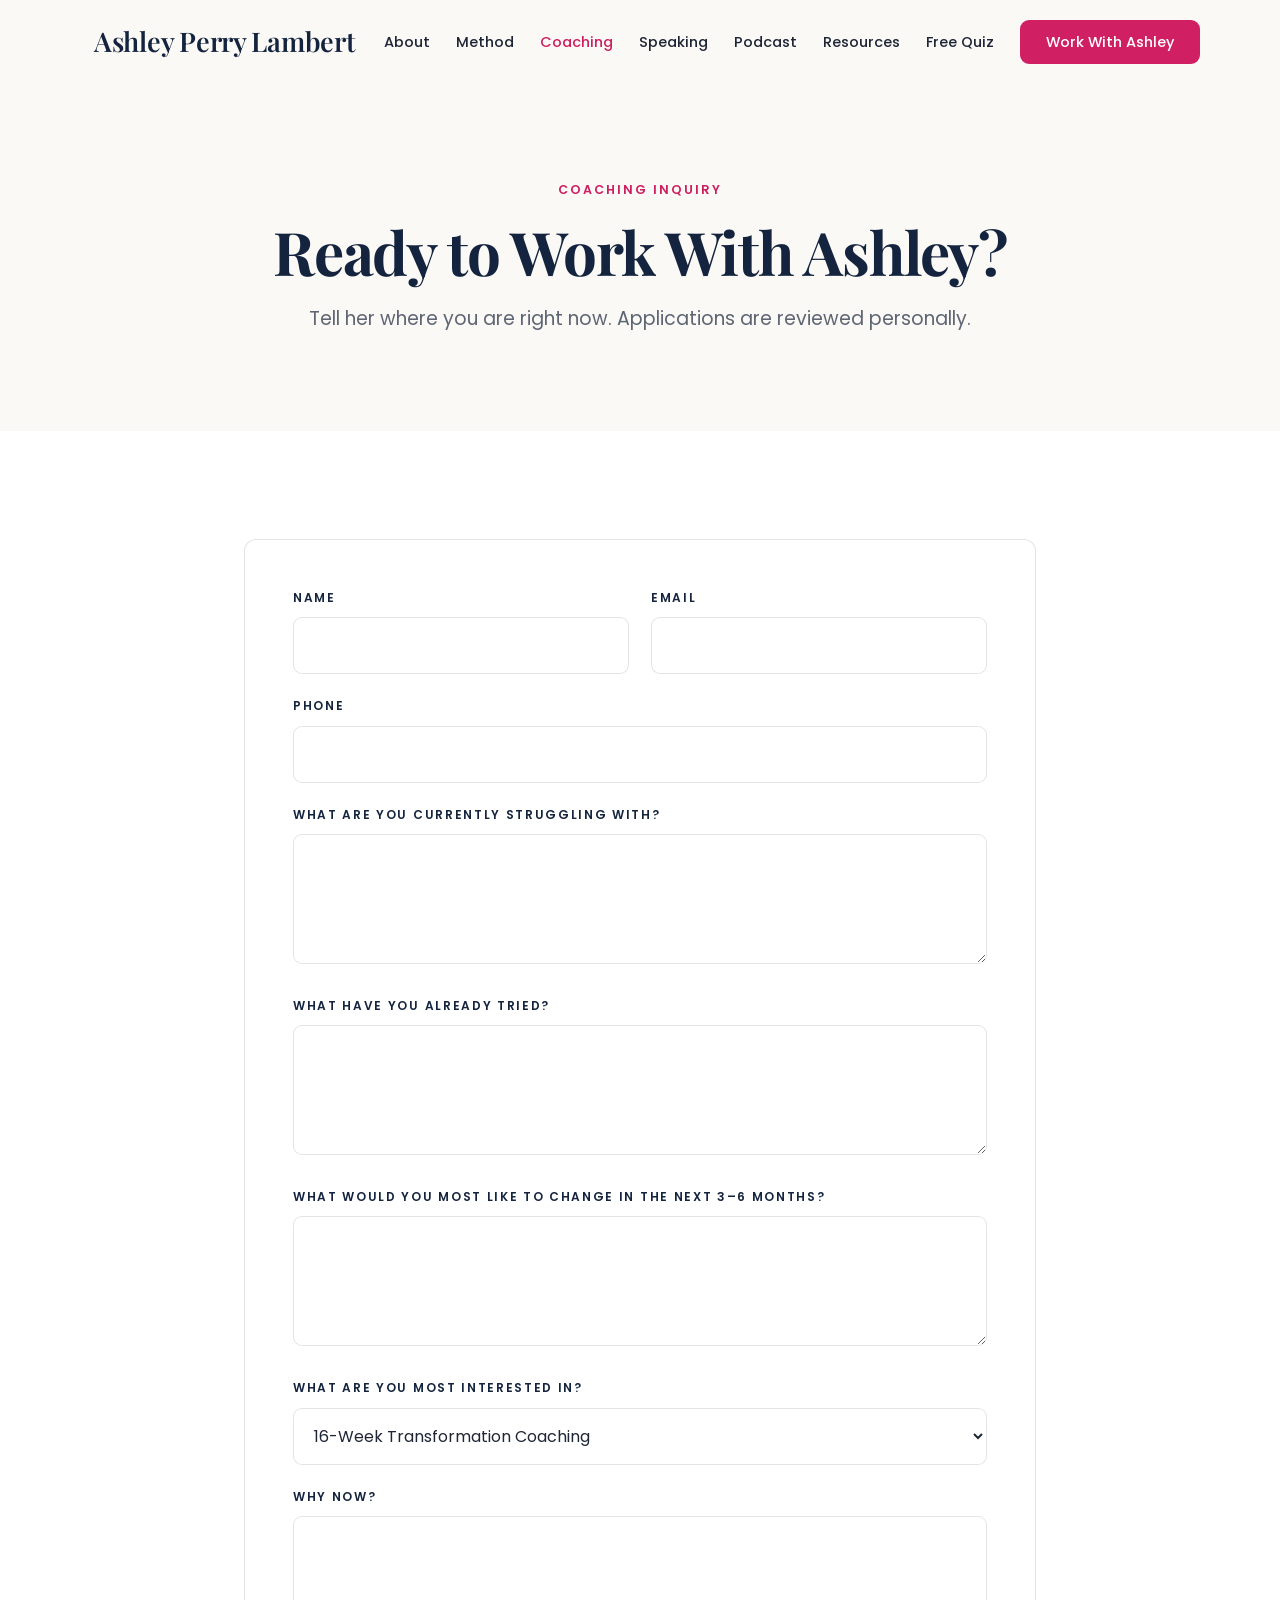
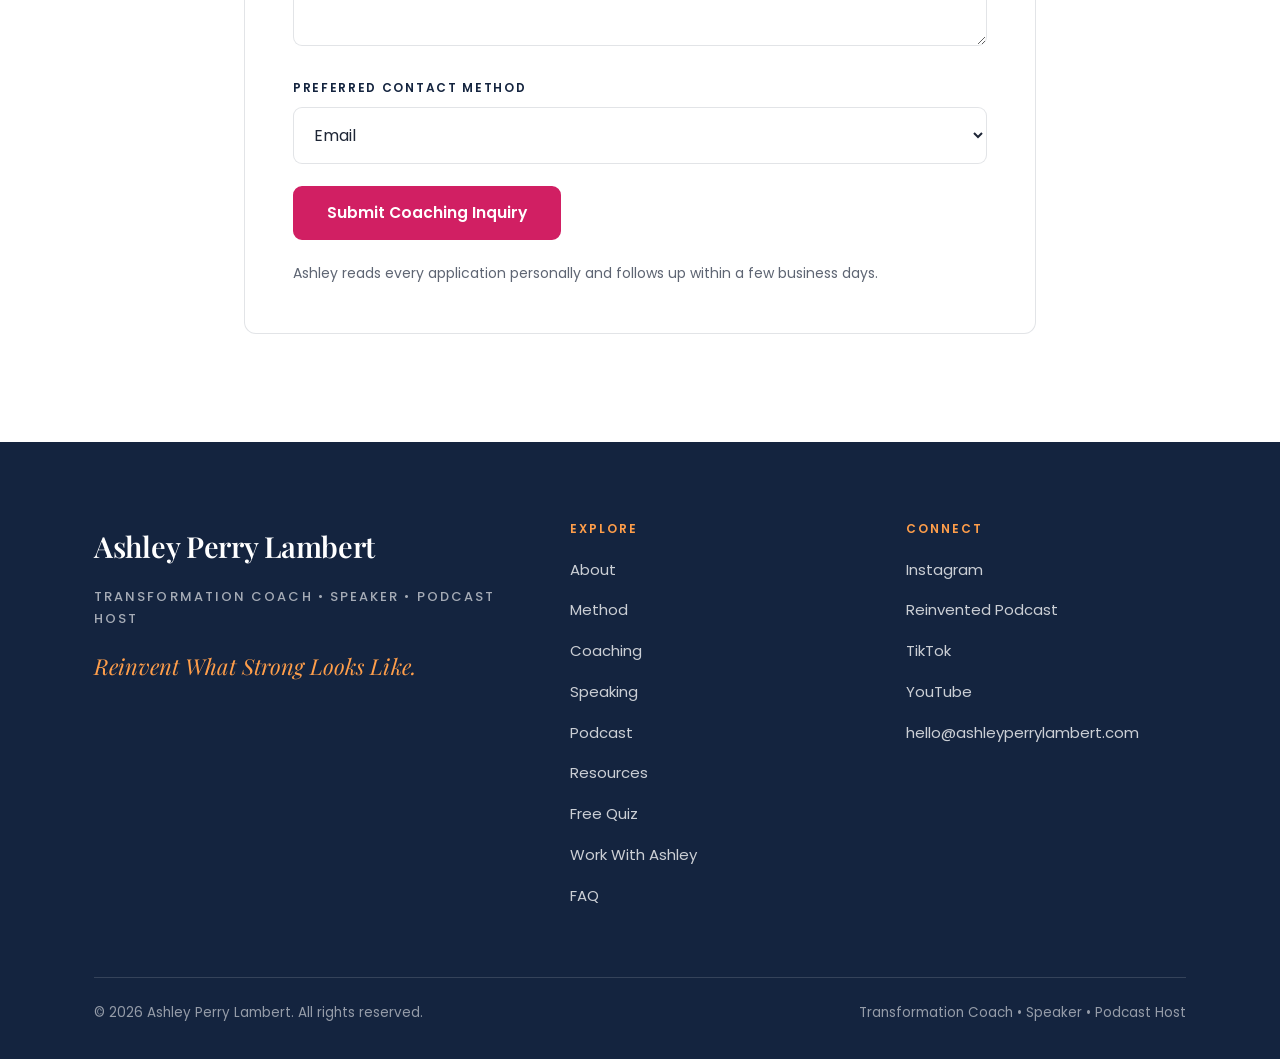
==== commit 59f594a6: "Update coaching-inquiry.html" ====
--- a/coaching-inquiry.html
+++ b/coaching-inquiry.html
@@ -53,7 +53,7 @@
 <section class="section bg-white">
   <div class="wrap" style="max-width:920px">
     <div class="formcard">
-      https://formspree.io/f/xyezjopn<input type="hidden" name="_subject" value="Coaching Request (website)">
+<form class="form" action="https://formspree.io/f/xyezjopn" method="POST"><input type="hidden" name="_subject" value="Coaching Request (website)">
         <div class="f2"><div class="field"><label for="name">Name</label><input id="name" name="name" type="text" placeholder="" required autocomplete="name"></div><div class="field"><label for="email">Email</label><input id="email" name="email" type="email" placeholder="" required autocomplete="email"></div></div>
         <div class="field"><label for="phone">Phone</label><input id="phone" name="phone" type="tel" placeholder="" autocomplete="tel"></div>
         <div class="field"><label for="struggle">What are you currently struggling with?</label><textarea id="struggle" name="struggle" placeholder=""></textarea></div>
